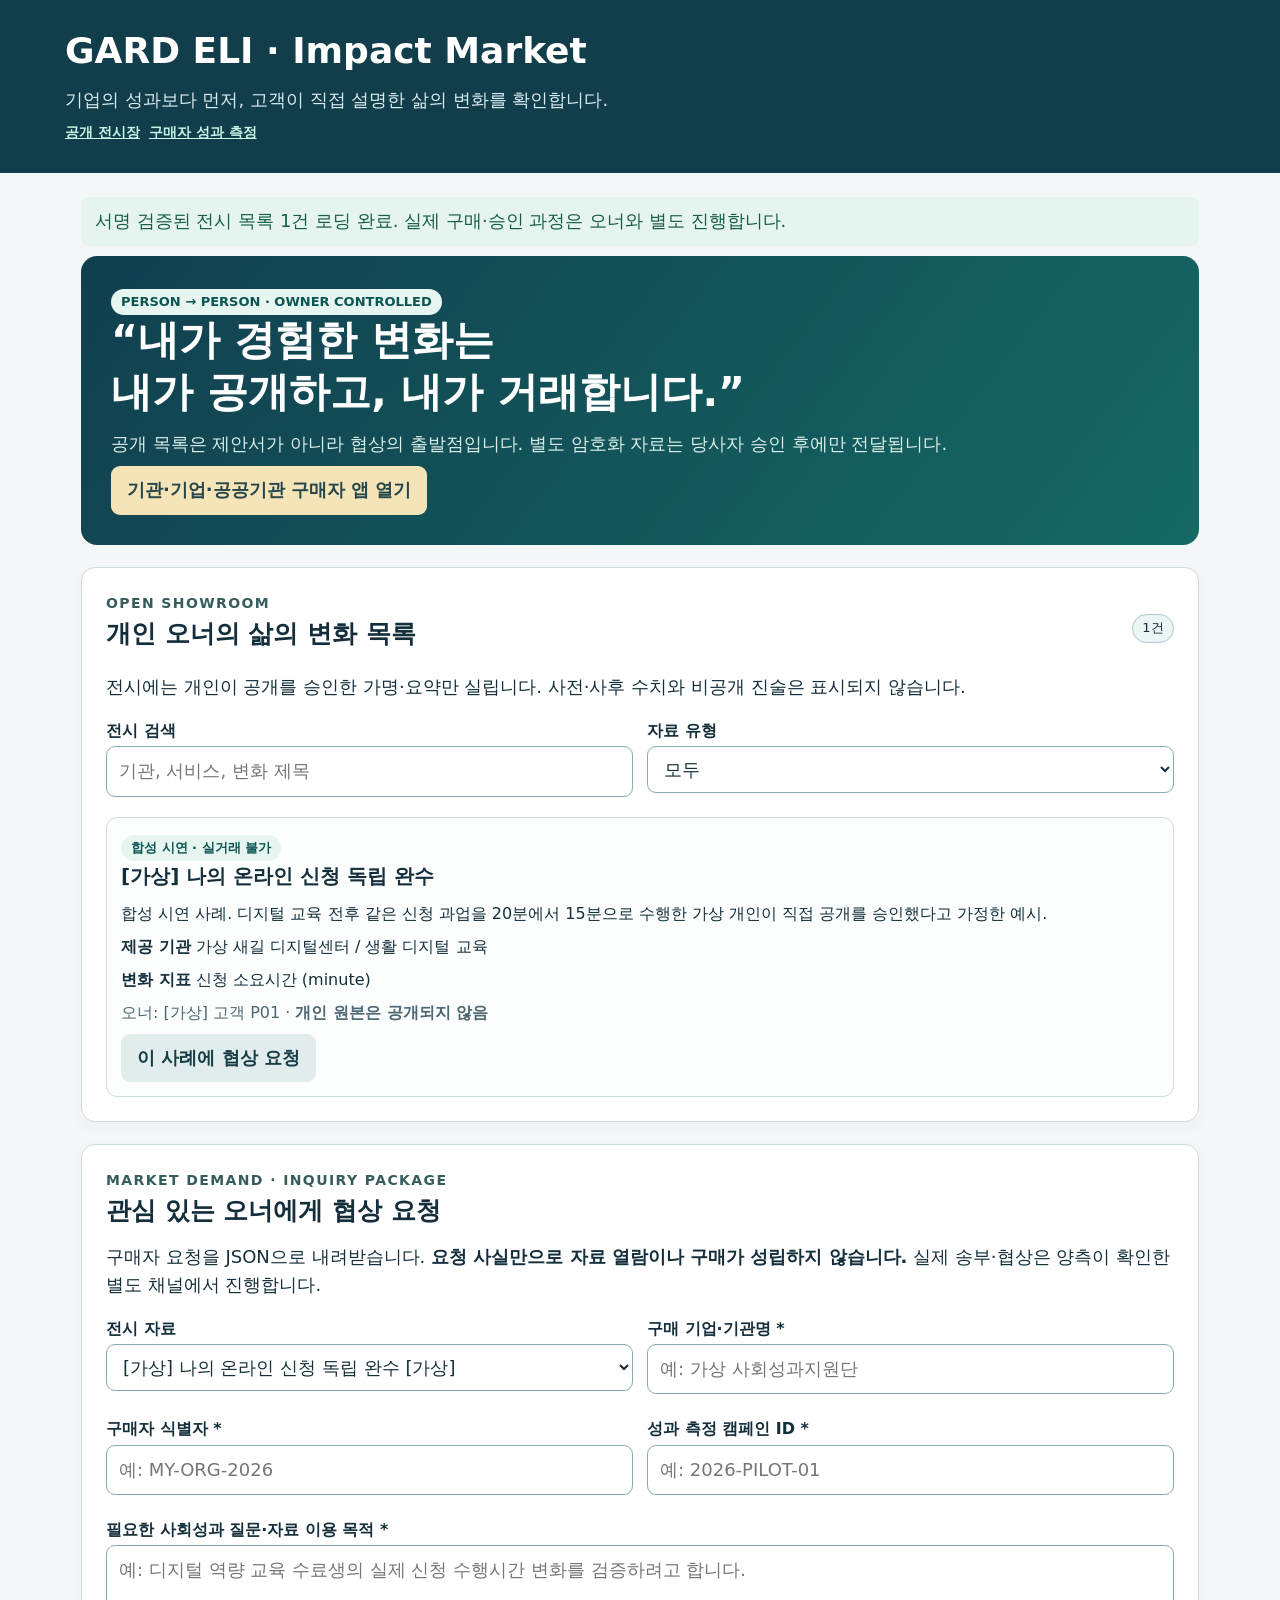
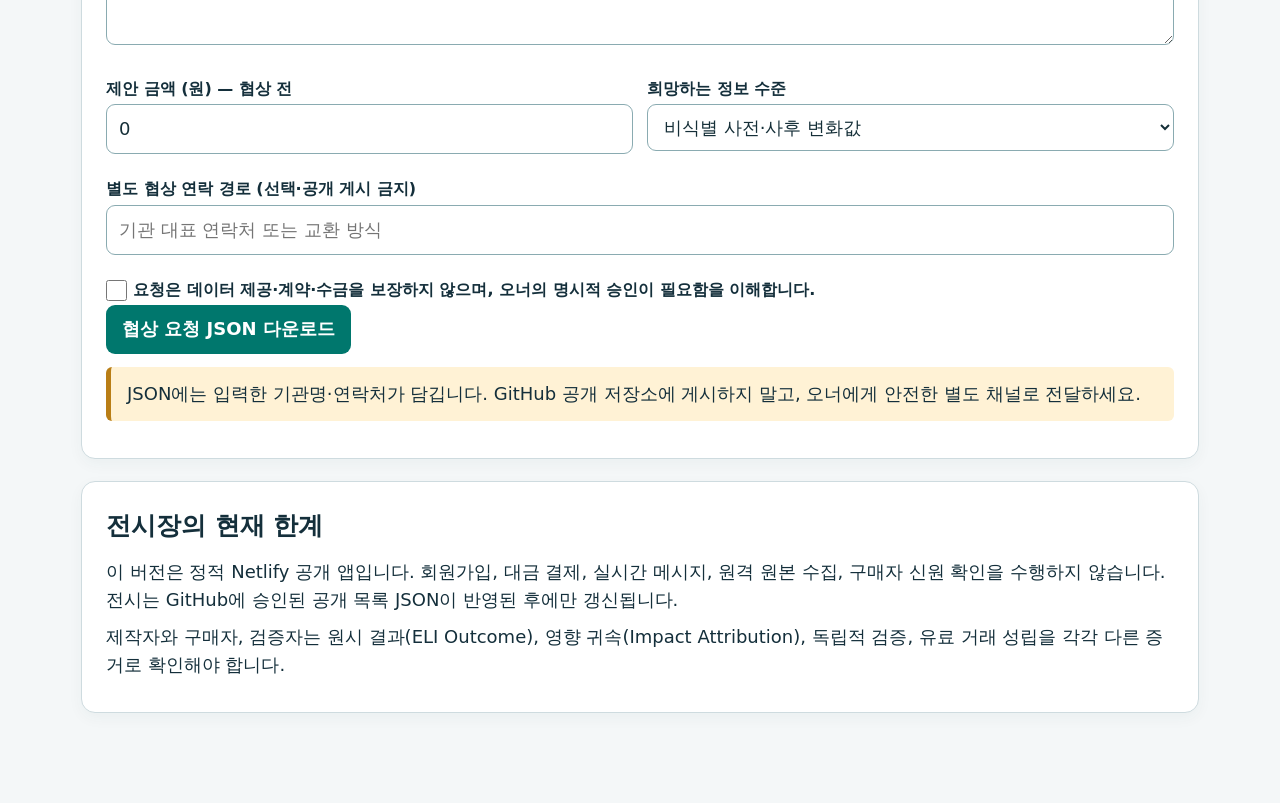
==== index.html @ b14f7479 "Add files via upload" ====
<!doctype html><html lang="ko"><head><meta charset="utf-8"><meta name="viewport" content="width=device-width, initial-scale=1"><title>GARD ELI | 개인 삶의 변화 공개 전시장</title><link rel="stylesheet" href="./styles.css"></head><body>
<header><h1>GARD ELI · Impact Market</h1><p>기업의 성과보다 먼저, 고객이 직접 설명한 삶의 변화를 확인합니다.</p><nav class="nav"><a href="./index.html">공개 전시장</a><a href="./buyer.html">구매자 성과 측정</a></nav></header><main><div id="status" aria-live="polite"></div><section class="hero"><div class="badge">PERSON → PERSON · OWNER CONTROLLED</div><h2>“내가 경험한 변화는<br>내가 공개하고, 내가 거래합니다.”</h2><p>공개 목록은 제안서가 아니라 협상의 출발점입니다. 별도 암호화 자료는 당사자 승인 후에만 전달됩니다.</p><a class="buttonlink gold" href="./buyer.html">기관·기업·공공기관 구매자 앱 열기</a></section>
<section class="panel"><div class="row"><div><div class="step">OPEN SHOWROOM</div><h2>개인 오너의 삶의 변화 목록</h2></div><span class="chip" id="listingCount">0건</span></div><p>전시에는 개인이 공개를 승인한 가명·요약만 실립니다. 사전·사후 수치와 비공개 진술은 표시되지 않습니다.</p><div class="grid"><div><label for="search">전시 검색</label><input id="search" placeholder="기관, 서비스, 변화 제목"></div><div><label for="filterDemo">자료 유형</label><select id="filterDemo"><option value="ALL">모두</option><option value="REAL">실제 공개 사례</option><option value="DEMO">가상 시연</option></select></div></div><div id="listings" class="cards spaced"></div></section>
<section id="inquiry" class="panel"><div class="step">MARKET DEMAND · INQUIRY PACKAGE</div><h2>관심 있는 오너에게 협상 요청</h2><p>구매자 요청을 JSON으로 내려받습니다. <strong>요청 사실만으로 자료 열람이나 구매가 성립하지 않습니다.</strong> 실제 송부·협상은 양측이 확인한 별도 채널에서 진행합니다.</p>
<form id="inquiryForm"><div class="grid"><div><label for="selectedListing">전시 자료</label><select id="selectedListing" required></select></div><div><label for="buyerName">구매 기업·기관명 *</label><input id="buyerName" required maxlength="120" placeholder="예: 가상 사회성과지원단"></div><div><label for="buyerId">구매자 식별자 *</label><input id="buyerId" required maxlength="120" placeholder="예: MY-ORG-2026"></div><div><label for="campaignId">성과 측정 캠페인 ID *</label><input id="campaignId" required maxlength="120" placeholder="예: 2026-PILOT-01"></div><div class="full"><label for="purpose">필요한 사회성과 질문·자료 이용 목적 *</label><textarea id="purpose" required maxlength="2000" placeholder="예: 디지털 역량 교육 수료생의 실제 신청 수행시간 변화를 검증하려고 합니다."></textarea></div><div><label for="offeredPrice">제안 금액 (원) — 협상 전</label><input id="offeredPrice" type="number" min="0" step="1" value="0"></div><div><label for="requestedFields">희망하는 정보 수준</label><select id="requestedFields"><option value="OUTCOME">비식별 사전·사후 변화값</option><option value="OUTCOME_PF_EF">변화값 + 개인·환경 요인 설명</option><option value="OUTCOME_EVIDENCE">변화값 + 증거 참조 설명</option><option value="QUALITATIVE">당사자가 선택한 질적 서사까지 협상</option></select></div><div class="full"><label for="buyerContact">별도 협상 연락 경로 (선택·공개 게시 금지)</label><input id="buyerContact" maxlength="200" placeholder="기관 대표 연락처 또는 교환 방식"></div><div class="full"><label><input id="inquiryAgreement" type="checkbox" required>요청은 데이터 제공·계약·수금을 보장하지 않으며, 오너의 명시적 승인이 필요함을 이해합니다.</label></div></div><button type="submit">협상 요청 JSON 다운로드</button></form><div class="notice">JSON에는 입력한 기관명·연락처가 담깁니다. GitHub 공개 저장소에 게시하지 말고, 오너에게 안전한 별도 채널로 전달하세요.</div></section>
<section class="panel"><h2>전시장의 현재 한계</h2><p>이 버전은 정적 Netlify 공개 앱입니다. 회원가입, 대금 결제, 실시간 메시지, 원격 원본 수집, 구매자 신원 확인을 수행하지 않습니다. 전시는 GitHub에 승인된 공개 목록 JSON이 반영된 후에만 갱신됩니다.</p><p>제작자와 구매자, 검증자는 원시 결과(ELI Outcome), 영향 귀속(Impact Attribution), 독립적 검증, 유료 거래 성립을 각각 다른 증거로 확인해야 합니다.</p></section></main><script type="module" src="./showroom.mjs"></script></body></html>
---- styles.css ----
:root{color-scheme:light;--ink:#142f3b;--secondary:#4d6672;--teal:#00776d;--teal2:#045c58;--paper:#f4f7f8;--border:#cedbdf;--warm:#fff2d5;--danger:#991b1b}
*{box-sizing:border-box}body{font-family:system-ui,'Malgun Gothic','Apple SD Gothic Neo',sans-serif;background:var(--paper);color:var(--ink);margin:0;font-size:18px;line-height:1.58}header{background:#123d4b;color:white;padding:23px max(18px,calc((100vw - 1150px)/2))}header h1{font-size:clamp(25px,3.5vw,36px);margin:0 0 6px}header p{margin:0;color:#d8edf0}main{max-width:1150px;margin:24px auto 90px;padding:0 16px}.lead{font-weight:550;max-width:920px}h2{font-size:25px;margin:0 0 12px}h3{font-size:20px;margin:12px 0}p{margin:8px 0}small,.muted{color:var(--secondary)}.panel{background:white;border:1px solid var(--border);border-radius:14px;padding:24px;margin-bottom:22px;box-shadow:0 5px 15px rgba(24,66,77,.045)}.panel.soft{background:#ebf3f4}.notice{background:var(--warm);border-left:5px solid #b97e16;padding:13px 16px;border-radius:6px;margin:13px 0}.critical{background:#fce8e7;color:var(--danger);border-left:5px solid #991b1b;padding:12px}.grid{display:grid;grid-template-columns:repeat(2,minmax(0,1fr));gap:14px}.grid.three{grid-template-columns:repeat(3,minmax(0,1fr))}.full{grid-column:1/-1}label{display:block;font-size:16px;font-weight:650;margin:8px 0 3px}input,select,textarea,button{font:inherit}input:not([type='checkbox']):not([type='radio']),select,textarea{width:100%;max-width:100%;border:1.5px solid #8aabb1;border-radius:9px;padding:10px 12px;background:white;color:#152f38;min-height:47px}input[type='checkbox']{height:21px;width:21px;vertical-align:middle;accent-color:var(--teal);margin:0 6px 0 0}textarea{min-height:100px;resize:vertical}input:focus-visible,button:focus-visible,select:focus-visible,textarea:focus-visible{outline:3px solid #fdc866;outline-offset:2px}button,.buttonlink{background:var(--teal);border:0;color:#fff;padding:10px 16px;border-radius:9px;cursor:pointer;min-height:46px;font-weight:650;display:inline-block;text-decoration:none}button:hover,.buttonlink:hover{background:var(--teal2)}button.secondary{background:#e1eced;color:#173e45}button.secondary:hover{background:#cedfe1}button.danger{background:#a82b30}button:disabled{opacity:.45;cursor:not-allowed}.buttons{display:flex;gap:10px;flex-wrap:wrap;margin:12px 0}.row{display:flex;justify-content:space-between;align-items:center;gap:16px;flex-wrap:wrap}.chip{font-size:13px;letter-spacing:.02em;border:1px solid #aac8cb;border-radius:20px;padding:3px 9px;background:#ecf5f5}.cards{display:grid;grid-template-columns:repeat(auto-fit,minmax(270px,1fr));gap:12px}.item{border:1px solid var(--border);border-radius:11px;padding:14px;background:#fcfefe;overflow-wrap:anywhere}.item h3{margin:0 0 3px}.item p{font-size:16px}.metrics{display:flex;gap:8px;flex-wrap:wrap;margin:8px 0}.metric{background:#ebf3f2;padding:6px 10px;border-radius:6px;font-size:15px}pre{background:#102b34;color:#ecfbf8;max-height:250px;overflow:auto;padding:13px;font-size:13px;border-radius:8px}details{border:1px solid var(--border);border-radius:9px;padding:12px;margin-top:15px}summary{font-weight:750;cursor:pointer}#status{padding:10px 14px;margin:10px 0;border-radius:8px;min-height:20px}#status.ok{background:#e5f4ee;color:#165d44}#status.error{background:#fff1f0;color:#9f1d1d}.step{font-size:14px;color:#365d5c;letter-spacing:.1em;font-weight:750;text-transform:uppercase}.nav{display:flex;gap:9px;flex-wrap:wrap;padding:7px 0}.nav a{color:#c5f5e6;font-size:14px;font-weight:600}.divider{border:0;border-top:1px solid var(--border);margin:18px 0}@media(max-width:700px){.grid,.grid.three{grid-template-columns:1fr}.panel{padding:16px}main{padding:0 10px}body{font-size:17px}}@media print{header,.buttons,button,input[type=file],nav{display:none!important}.panel{break-inside:avoid}}
.hero{background:linear-gradient(128deg,#113f4f 0%,#156964 100%);color:white;border-radius:16px;padding:30px;margin-bottom:22px}.hero h2{color:#fff;font-size:clamp(26px,3.6vw,41px);line-height:1.25}.hero p{color:#daeee9}.badge{display:inline-block;background:#e7f5f1;color:#0c5550;padding:3px 10px;border-radius:20px;font-size:13px;font-weight:700}.pillwarn{display:inline-block;background:#fff2df;color:#744800;padding:4px 9px;border-radius:8px}.simpletable{width:100%;border-collapse:collapse;font-size:15px;overflow-wrap:anywhere}.simpletable td,.simpletable th{border-bottom:1px solid var(--border);padding:9px;text-align:left}.summary-grid{display:grid;grid-template-columns:repeat(auto-fit,minmax(135px,1fr));gap:11px}.summary-item{padding:14px;background:#eef5f4;border:1px solid var(--border);border-radius:10px;text-align:center}.summary-item strong{display:block;font-size:29px;color:#086e63}.summary-item small{display:block}.tag{border:1px solid #b3d2d5;border-radius:10px;padding:3px 7px;font-size:12px}.empty{border:1px dashed #9bb7bd;padding:25px;text-align:center;border-radius:9px}.hidden{display:none}code{font-size:.85em;overflow-wrap:anywhere}@media(max-width:600px){.hero{padding:20px}.simpletable{font-size:13px}}

.spaced{margin-top:20px}.buttonlink.gold{background:#f4e4b8;color:#27464a}
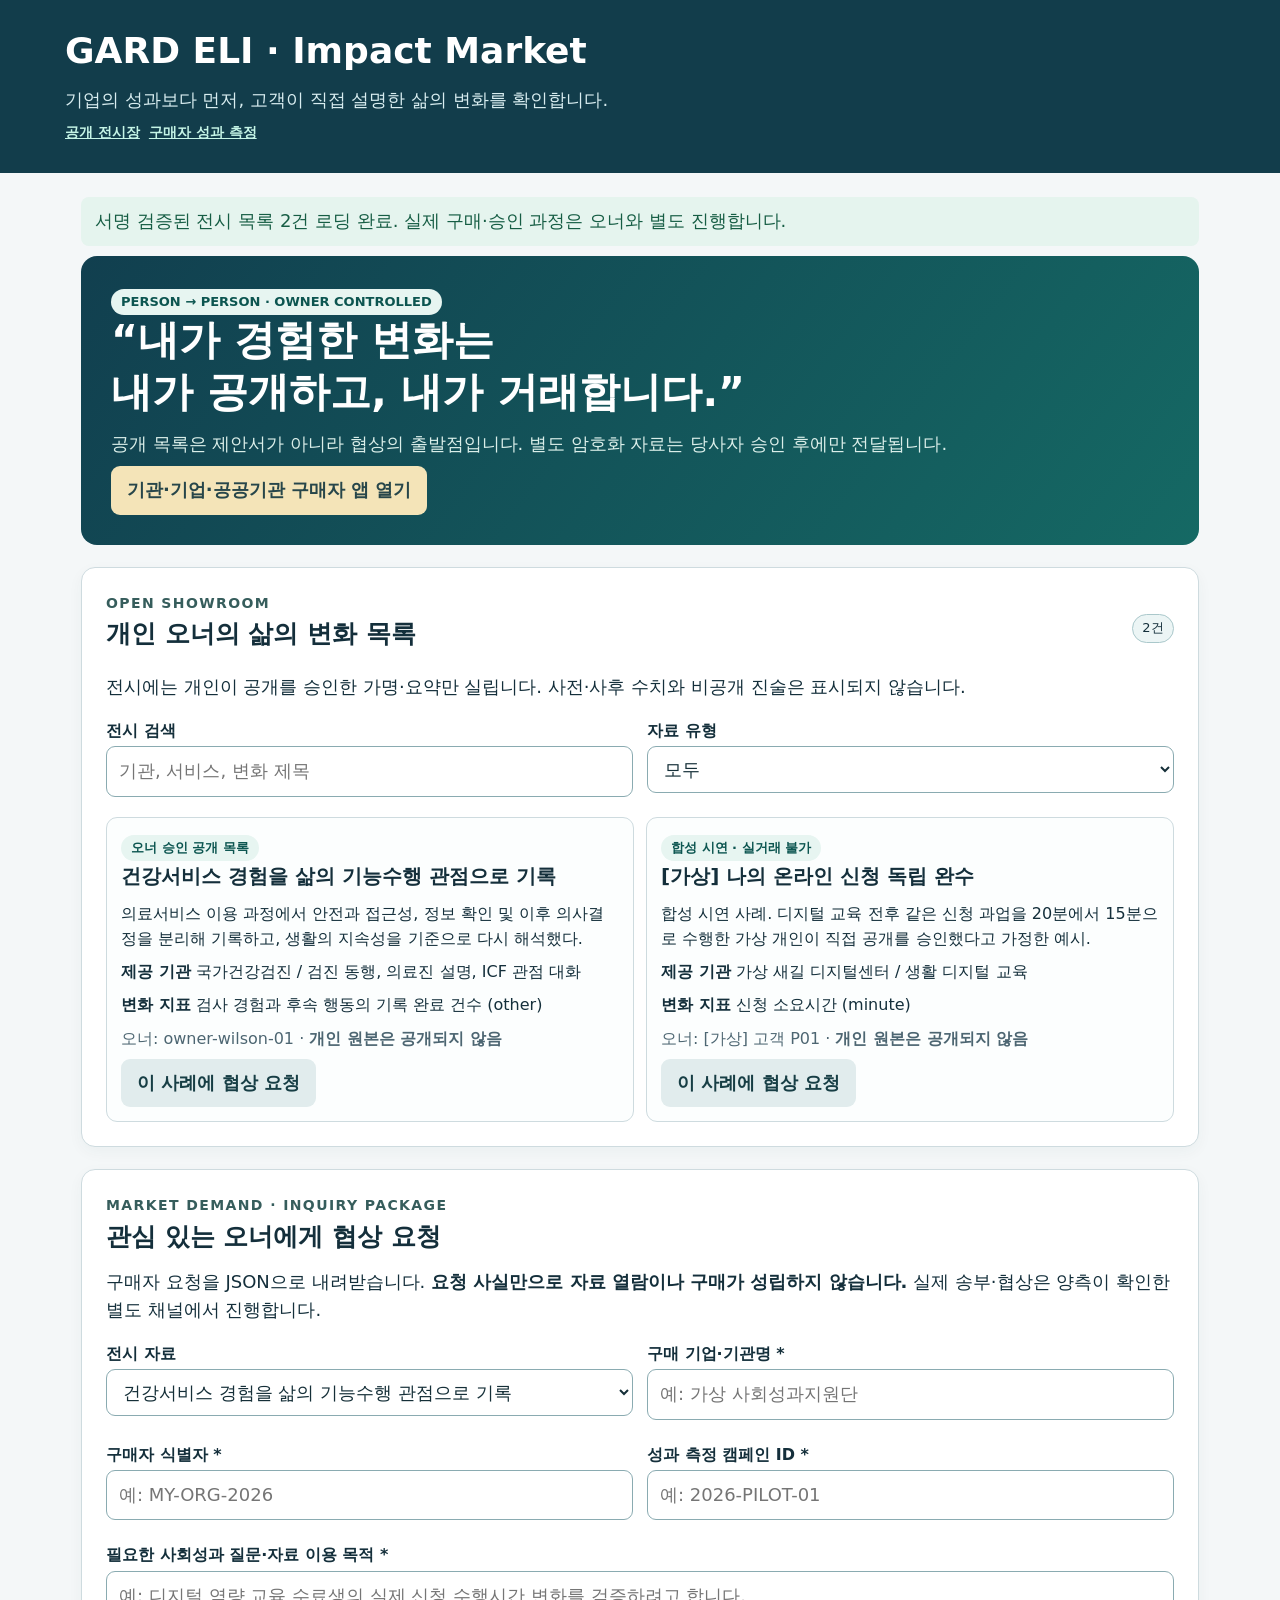
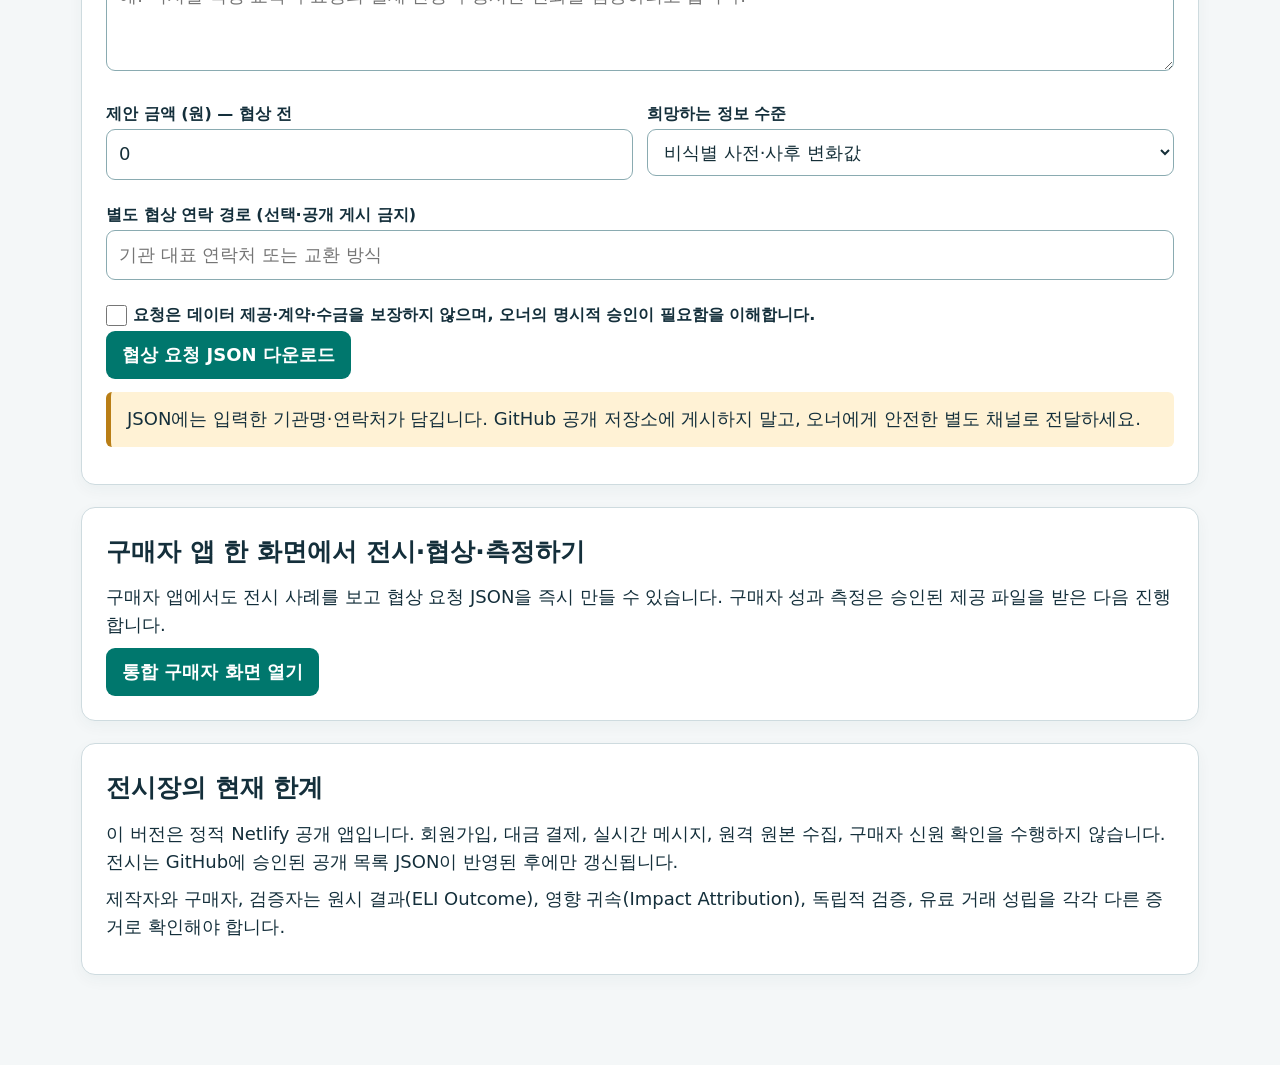
==== commit b4360a4f: "Add files via upload" ====
--- a/index.html
+++ b/index.html
@@ -3,4 +3,4 @@
 <section class="panel"><div class="row"><div><div class="step">OPEN SHOWROOM</div><h2>개인 오너의 삶의 변화 목록</h2></div><span class="chip" id="listingCount">0건</span></div><p>전시에는 개인이 공개를 승인한 가명·요약만 실립니다. 사전·사후 수치와 비공개 진술은 표시되지 않습니다.</p><div class="grid"><div><label for="search">전시 검색</label><input id="search" placeholder="기관, 서비스, 변화 제목"></div><div><label for="filterDemo">자료 유형</label><select id="filterDemo"><option value="ALL">모두</option><option value="REAL">실제 공개 사례</option><option value="DEMO">가상 시연</option></select></div></div><div id="listings" class="cards spaced"></div></section>
 <section id="inquiry" class="panel"><div class="step">MARKET DEMAND · INQUIRY PACKAGE</div><h2>관심 있는 오너에게 협상 요청</h2><p>구매자 요청을 JSON으로 내려받습니다. <strong>요청 사실만으로 자료 열람이나 구매가 성립하지 않습니다.</strong> 실제 송부·협상은 양측이 확인한 별도 채널에서 진행합니다.</p>
 <form id="inquiryForm"><div class="grid"><div><label for="selectedListing">전시 자료</label><select id="selectedListing" required></select></div><div><label for="buyerName">구매 기업·기관명 *</label><input id="buyerName" required maxlength="120" placeholder="예: 가상 사회성과지원단"></div><div><label for="buyerId">구매자 식별자 *</label><input id="buyerId" required maxlength="120" placeholder="예: MY-ORG-2026"></div><div><label for="campaignId">성과 측정 캠페인 ID *</label><input id="campaignId" required maxlength="120" placeholder="예: 2026-PILOT-01"></div><div class="full"><label for="purpose">필요한 사회성과 질문·자료 이용 목적 *</label><textarea id="purpose" required maxlength="2000" placeholder="예: 디지털 역량 교육 수료생의 실제 신청 수행시간 변화를 검증하려고 합니다."></textarea></div><div><label for="offeredPrice">제안 금액 (원) — 협상 전</label><input id="offeredPrice" type="number" min="0" step="1" value="0"></div><div><label for="requestedFields">희망하는 정보 수준</label><select id="requestedFields"><option value="OUTCOME">비식별 사전·사후 변화값</option><option value="OUTCOME_PF_EF">변화값 + 개인·환경 요인 설명</option><option value="OUTCOME_EVIDENCE">변화값 + 증거 참조 설명</option><option value="QUALITATIVE">당사자가 선택한 질적 서사까지 협상</option></select></div><div class="full"><label for="buyerContact">별도 협상 연락 경로 (선택·공개 게시 금지)</label><input id="buyerContact" maxlength="200" placeholder="기관 대표 연락처 또는 교환 방식"></div><div class="full"><label><input id="inquiryAgreement" type="checkbox" required>요청은 데이터 제공·계약·수금을 보장하지 않으며, 오너의 명시적 승인이 필요함을 이해합니다.</label></div></div><button type="submit">협상 요청 JSON 다운로드</button></form><div class="notice">JSON에는 입력한 기관명·연락처가 담깁니다. GitHub 공개 저장소에 게시하지 말고, 오너에게 안전한 별도 채널로 전달하세요.</div></section>
-<section class="panel"><h2>전시장의 현재 한계</h2><p>이 버전은 정적 Netlify 공개 앱입니다. 회원가입, 대금 결제, 실시간 메시지, 원격 원본 수집, 구매자 신원 확인을 수행하지 않습니다. 전시는 GitHub에 승인된 공개 목록 JSON이 반영된 후에만 갱신됩니다.</p><p>제작자와 구매자, 검증자는 원시 결과(ELI Outcome), 영향 귀속(Impact Attribution), 독립적 검증, 유료 거래 성립을 각각 다른 증거로 확인해야 합니다.</p></section></main><script type="module" src="./showroom.mjs"></script></body></html>
+<section class="panel"><h2>구매자 앱 한 화면에서 전시·협상·측정하기</h2><p>구매자 앱에서도 전시 사례를 보고 협상 요청 JSON을 즉시 만들 수 있습니다. 구매자 성과 측정은 승인된 제공 파일을 받은 다음 진행합니다.</p><a class="buttonlink" href="./buyer.html#market">통합 구매자 화면 열기</a></section><section class="panel"><h2>전시장의 현재 한계</h2><p>이 버전은 정적 Netlify 공개 앱입니다. 회원가입, 대금 결제, 실시간 메시지, 원격 원본 수집, 구매자 신원 확인을 수행하지 않습니다. 전시는 GitHub에 승인된 공개 목록 JSON이 반영된 후에만 갱신됩니다.</p><p>제작자와 구매자, 검증자는 원시 결과(ELI Outcome), 영향 귀속(Impact Attribution), 독립적 검증, 유료 거래 성립을 각각 다른 증거로 확인해야 합니다.</p></section></main><script type="module" src="./showroom.mjs"></script></body></html>
